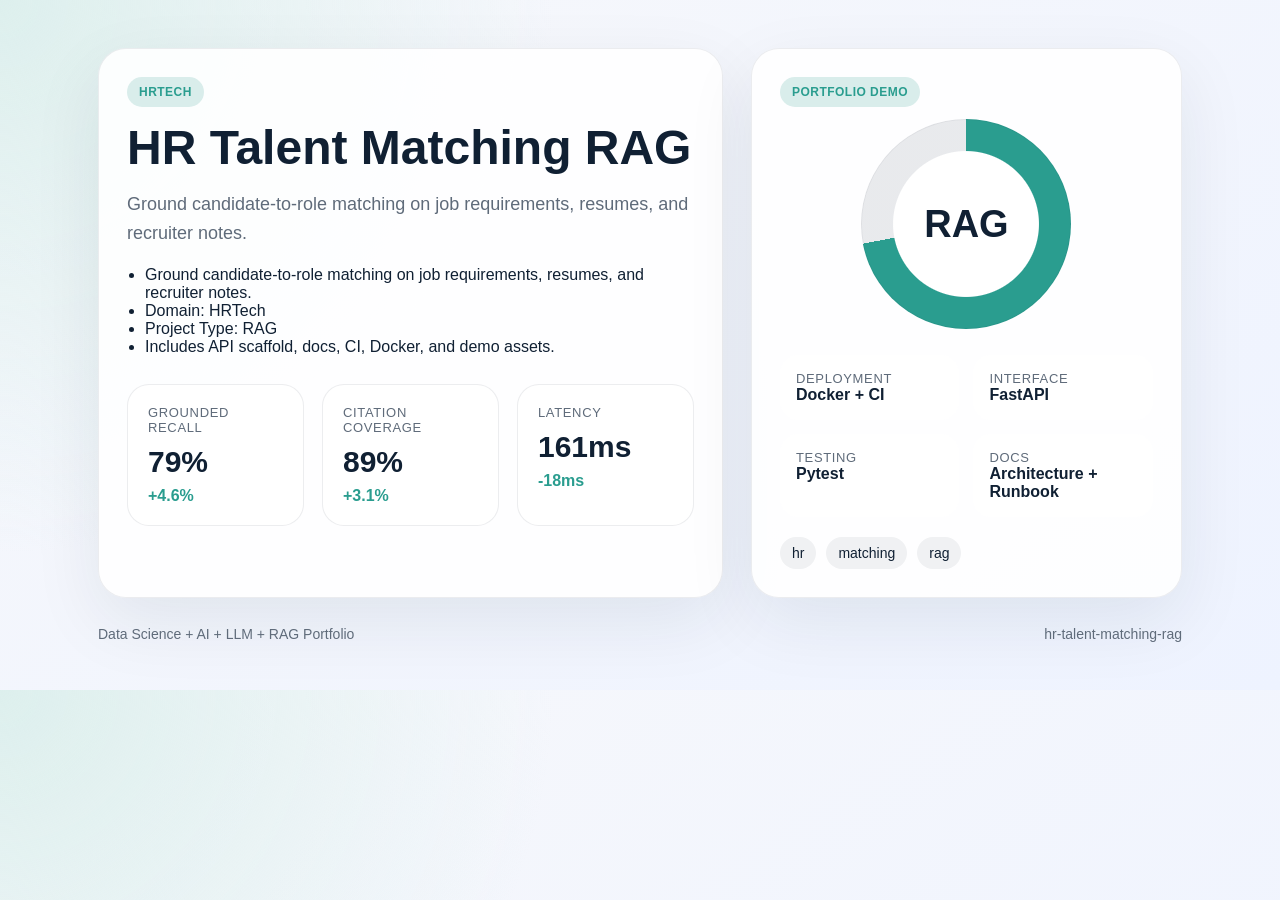
==== demo/index.html @ ef0720e5 "Publish production-ready portfolio project" ====
<!doctype html>
        <html lang="en">
        <head>
          <meta charset="utf-8">
          <meta name="viewport" content="width=device-width, initial-scale=1">
          <title>HR Talent Matching RAG</title>
          <style>
            :root {
              --accent: #2a9d8f;
              --ink: #102033;
              --muted: #5f6b7a;
              --card: rgba(255,255,255,0.88);
              --bg-1: #f7f8fb;
              --bg-2: #eef3ff;
            }
            * { box-sizing: border-box; }
            body {
              margin: 0;
              font-family: "Avenir Next", "Segoe UI", sans-serif;
              color: var(--ink);
              background:
                radial-gradient(circle at top left, color-mix(in srgb, var(--accent) 16%, white), transparent 38%),
                linear-gradient(145deg, var(--bg-1), var(--bg-2));
            }
            main {
              max-width: 1180px;
              margin: 0 auto;
              padding: 48px;
            }
            .hero {
              display: grid;
              grid-template-columns: 1.45fr 1fr;
              gap: 28px;
              align-items: stretch;
            }
            .panel {
              background: var(--card);
              border: 1px solid rgba(16, 32, 51, 0.08);
              border-radius: 28px;
              padding: 28px;
              box-shadow: 0 24px 70px rgba(16, 32, 51, 0.08);
            }
            .eyebrow {
              display: inline-flex;
              padding: 8px 12px;
              border-radius: 999px;
              background: color-mix(in srgb, var(--accent) 18%, white);
              color: var(--accent);
              font-weight: 700;
              letter-spacing: 0.04em;
              text-transform: uppercase;
              font-size: 12px;
            }
            h1 {
              font-size: 48px;
              line-height: 1.03;
              margin: 16px 0 18px;
            }
            p {
              color: var(--muted);
              font-size: 18px;
              line-height: 1.6;
              margin: 0 0 18px;
            }
            ul {
              margin: 18px 0 0;
              padding-left: 18px;
              color: var(--ink);
            }
            .cards {
              display: grid;
              grid-template-columns: repeat(3, 1fr);
              gap: 18px;
              margin-top: 28px;
            }
            .card {
              background: white;
              border-radius: 22px;
              padding: 20px;
              border: 1px solid rgba(16, 32, 51, 0.08);
            }
            .card span, .meta span {
              display: block;
              color: var(--muted);
              font-size: 13px;
              text-transform: uppercase;
              letter-spacing: 0.05em;
            }
            .card strong {
              display: block;
              font-size: 30px;
              margin: 10px 0 8px;
            }
            .card em {
              color: var(--accent);
              font-style: normal;
              font-weight: 700;
            }
            .visual {
              min-height: 100%;
              display: flex;
              flex-direction: column;
              justify-content: space-between;
            }
            .ring {
              width: 210px;
              height: 210px;
              margin: 12px auto 26px;
              border-radius: 50%;
              background:
                radial-gradient(circle closest-side, white 69%, transparent 70%),
                conic-gradient(var(--accent) 0 72%, rgba(16, 32, 51, 0.09) 72% 100%);
              display: grid;
              place-items: center;
              box-shadow: inset 0 0 0 1px rgba(16, 32, 51, 0.05);
            }
            .ring strong {
              font-size: 38px;
            }
            .meta {
              display: grid;
              grid-template-columns: repeat(2, 1fr);
              gap: 14px;
            }
            .meta article {
              background: white;
              border-radius: 18px;
              padding: 16px;
            }
            .tag-list {
              display: flex;
              flex-wrap: wrap;
              gap: 10px;
              list-style: none;
              padding: 0;
              margin: 20px 0 0;
            }
            .tag-list li {
              padding: 8px 12px;
              border-radius: 999px;
              background: rgba(16, 32, 51, 0.06);
              font-size: 14px;
            }
            .footer {
              margin-top: 28px;
              display: flex;
              justify-content: space-between;
              color: var(--muted);
              font-size: 14px;
            }
          </style>
        </head>
        <body>
          <main>
            <section class="hero">
              <div class="panel">
                <span class="eyebrow">HRTech</span>
                <h1>HR Talent Matching RAG</h1>
                <p>Ground candidate-to-role matching on job requirements, resumes, and recruiter notes.</p>
                <ul>
                  <li>Ground candidate-to-role matching on job requirements, resumes, and recruiter notes.</li><li>Domain: HRTech</li><li>Project Type: RAG</li><li>Includes API scaffold, docs, CI, Docker, and demo assets.</li>
                </ul>
                <div class="cards">
                  <article class='card'><span>Grounded Recall</span><strong>79%</strong><em>+4.6%</em></article>
<article class='card'><span>Citation Coverage</span><strong>89%</strong><em>+3.1%</em></article>
<article class='card'><span>Latency</span><strong>161ms</strong><em>-18ms</em></article>
                </div>
              </div>
              <div class="panel visual">
                <div>
                  <span class="eyebrow">Portfolio Demo</span>
                  <div class="ring"><strong>RAG</strong></div>
                </div>
                <div class="meta">
                  <article><span>Deployment</span><strong>Docker + CI</strong></article>
                  <article><span>Interface</span><strong>FastAPI</strong></article>
                  <article><span>Testing</span><strong>Pytest</strong></article>
                  <article><span>Docs</span><strong>Architecture + Runbook</strong></article>
                </div>
                <ul class="tag-list"><li>hr</li><li>matching</li><li>rag</li></ul>
              </div>
            </section>
            <div class="footer">
              <span>Data Science + AI + LLM + RAG Portfolio</span>
              <span>hr-talent-matching-rag</span>
            </div>
          </main>
        </body>
        </html>
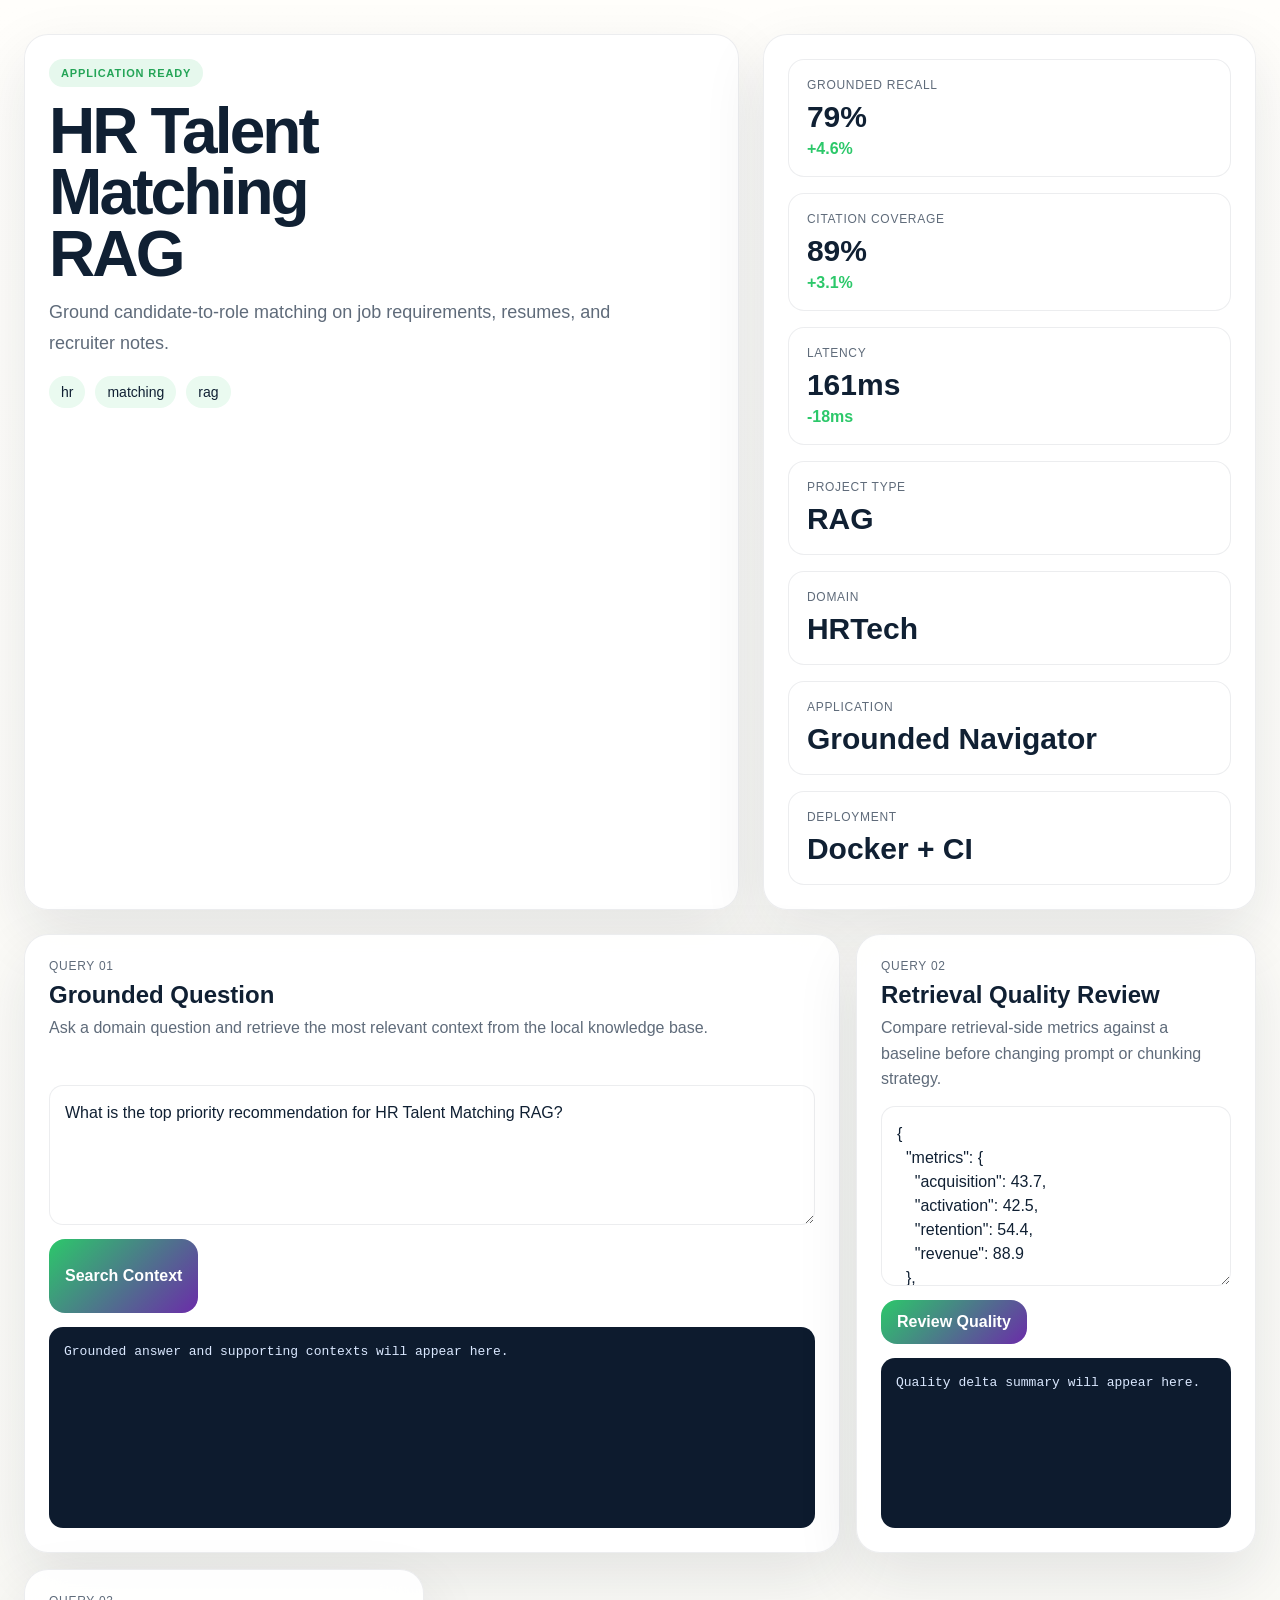
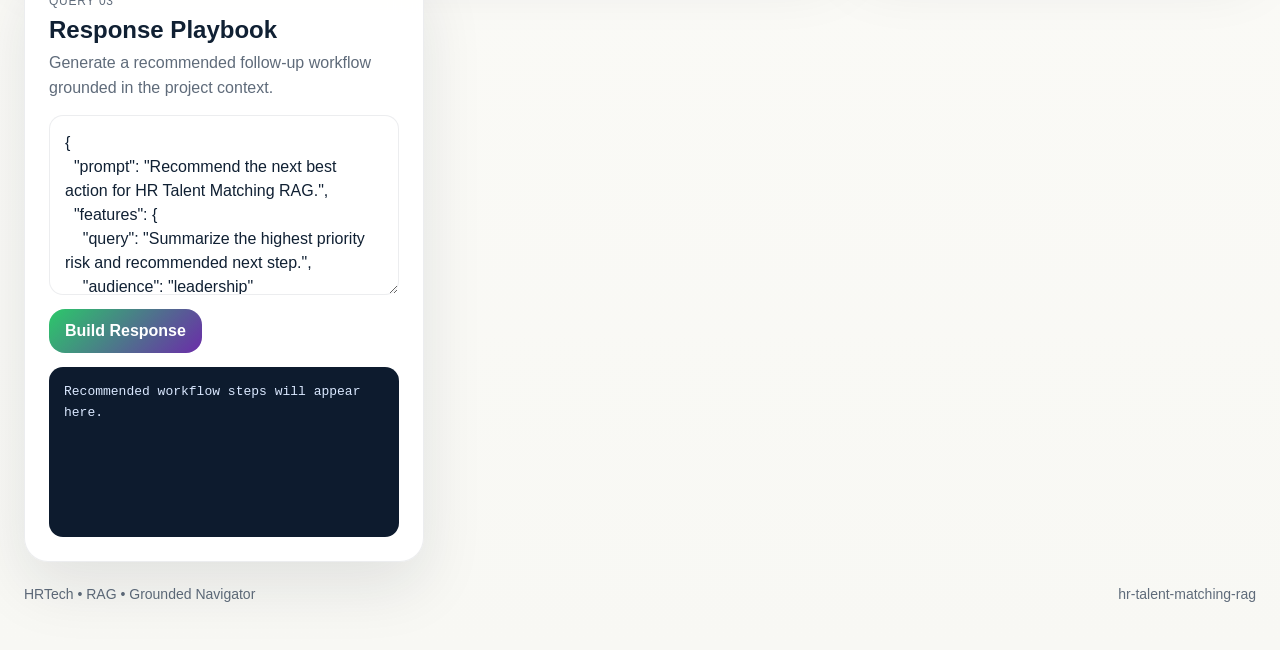
==== commit 284bd263: "Publish production-ready portfolio project" ====
--- a/demo/index.html
+++ b/demo/index.html
@@ -5,186 +5,99 @@
           <meta charset="utf-8">
           <meta name="viewport" content="width=device-width, initial-scale=1">
           <title>HR Talent Matching RAG</title>
-          <style>
-            :root {
-              --accent: #2a9d8f;
-              --ink: #102033;
-              --muted: #5f6b7a;
-              --card: rgba(255,255,255,0.88);
-              --bg-1: #f7f8fb;
-              --bg-2: #eef3ff;
-            }
-            * { box-sizing: border-box; }
-            body {
-              margin: 0;
-              font-family: "Avenir Next", "Segoe UI", sans-serif;
-              color: var(--ink);
-              background:
-                radial-gradient(circle at top left, color-mix(in srgb, var(--accent) 16%, white), transparent 38%),
-                linear-gradient(145deg, var(--bg-1), var(--bg-2));
-            }
-            main {
-              max-width: 1180px;
-              margin: 0 auto;
-              padding: 48px;
-            }
-            .hero {
-              display: grid;
-              grid-template-columns: 1.45fr 1fr;
-              gap: 28px;
-              align-items: stretch;
-            }
-            .panel {
-              background: var(--card);
-              border: 1px solid rgba(16, 32, 51, 0.08);
-              border-radius: 28px;
-              padding: 28px;
-              box-shadow: 0 24px 70px rgba(16, 32, 51, 0.08);
-            }
-            .eyebrow {
-              display: inline-flex;
-              padding: 8px 12px;
-              border-radius: 999px;
-              background: color-mix(in srgb, var(--accent) 18%, white);
-              color: var(--accent);
-              font-weight: 700;
-              letter-spacing: 0.04em;
-              text-transform: uppercase;
-              font-size: 12px;
-            }
-            h1 {
-              font-size: 48px;
-              line-height: 1.03;
-              margin: 16px 0 18px;
-            }
-            p {
-              color: var(--muted);
-              font-size: 18px;
-              line-height: 1.6;
-              margin: 0 0 18px;
-            }
-            ul {
-              margin: 18px 0 0;
-              padding-left: 18px;
-              color: var(--ink);
-            }
-            .cards {
-              display: grid;
-              grid-template-columns: repeat(3, 1fr);
-              gap: 18px;
-              margin-top: 28px;
-            }
-            .card {
-              background: white;
-              border-radius: 22px;
-              padding: 20px;
-              border: 1px solid rgba(16, 32, 51, 0.08);
-            }
-            .card span, .meta span {
-              display: block;
-              color: var(--muted);
-              font-size: 13px;
-              text-transform: uppercase;
-              letter-spacing: 0.05em;
-            }
-            .card strong {
-              display: block;
-              font-size: 30px;
-              margin: 10px 0 8px;
-            }
-            .card em {
-              color: var(--accent);
-              font-style: normal;
-              font-weight: 700;
-            }
-            .visual {
-              min-height: 100%;
-              display: flex;
-              flex-direction: column;
-              justify-content: space-between;
-            }
-            .ring {
-              width: 210px;
-              height: 210px;
-              margin: 12px auto 26px;
-              border-radius: 50%;
-              background:
-                radial-gradient(circle closest-side, white 69%, transparent 70%),
-                conic-gradient(var(--accent) 0 72%, rgba(16, 32, 51, 0.09) 72% 100%);
-              display: grid;
-              place-items: center;
-              box-shadow: inset 0 0 0 1px rgba(16, 32, 51, 0.05);
-            }
-            .ring strong {
-              font-size: 38px;
-            }
-            .meta {
-              display: grid;
-              grid-template-columns: repeat(2, 1fr);
-              gap: 14px;
-            }
-            .meta article {
-              background: white;
-              border-radius: 18px;
-              padding: 16px;
-            }
-            .tag-list {
-              display: flex;
-              flex-wrap: wrap;
-              gap: 10px;
-              list-style: none;
-              padding: 0;
-              margin: 20px 0 0;
-            }
-            .tag-list li {
-              padding: 8px 12px;
-              border-radius: 999px;
-              background: rgba(16, 32, 51, 0.06);
-              font-size: 14px;
-            }
-            .footer {
-              margin-top: 28px;
-              display: flex;
-              justify-content: space-between;
-              color: var(--muted);
-              font-size: 14px;
-            }
-          </style>
+          <link rel="stylesheet" href="./styles.css">
         </head>
-        <body>
-          <main>
+        <body class="surface-paper">
+          <div class="page layout-horizon eyebrow-soft headline-compact modules-3 hero-align-split">
             <section class="hero">
-              <div class="panel">
-                <span class="eyebrow">HRTech</span>
-                <h1>HR Talent Matching RAG</h1>
-                <p>Ground candidate-to-role matching on job requirements, resumes, and recruiter notes.</p>
-                <ul>
-                  <li>Ground candidate-to-role matching on job requirements, resumes, and recruiter notes.</li><li>Domain: HRTech</li><li>Project Type: RAG</li><li>Includes API scaffold, docs, CI, Docker, and demo assets.</li>
+              <div class="panel hero-copy">
+                <span class="eyebrow" data-health>Grounded Navigator</span>
+                <h1 id="project-title">HR Talent Matching RAG</h1>
+                <p id="project-summary" class="lead">Ground candidate-to-role matching on job requirements, resumes, and recruiter notes.</p>
+                <ul id="project-tags" class="tag-list">
+                  <li>hr</li><li>matching</li><li>rag</li>
                 </ul>
-                <div class="cards">
+              </div>
+              <div class="panel hero-side">
+                <div class="metric-grid">
                   <article class='card'><span>Grounded Recall</span><strong>79%</strong><em>+4.6%</em></article>
 <article class='card'><span>Citation Coverage</span><strong>89%</strong><em>+3.1%</em></article>
 <article class='card'><span>Latency</span><strong>161ms</strong><em>-18ms</em></article>
                 </div>
-              </div>
-              <div class="panel visual">
-                <div>
-                  <span class="eyebrow">Portfolio Demo</span>
-                  <div class="ring"><strong>RAG</strong></div>
+                <div class="mini-grid">
+                  <article class='mini-card'><span>Project Type</span><strong>RAG</strong></article><article class='mini-card'><span>Domain</span><strong>HRTech</strong></article><article class='mini-card'><span>Application</span><strong>Grounded Navigator</strong></article><article class='mini-card'><span>Deployment</span><strong>Docker + CI</strong></article>
                 </div>
-                <div class="meta">
-                  <article><span>Deployment</span><strong>Docker + CI</strong></article>
-                  <article><span>Interface</span><strong>FastAPI</strong></article>
-                  <article><span>Testing</span><strong>Pytest</strong></article>
-                  <article><span>Docs</span><strong>Architecture + Runbook</strong></article>
-                </div>
-                <ul class="tag-list"><li>hr</li><li>matching</li><li>rag</li></ul>
               </div>
             </section>
-            <div class="footer">
-              <span>Data Science + AI + LLM + RAG Portfolio</span>
+            <section class="app-grid">
+              <article class="panel module js-module span-wide">
+  <div class="module-header">
+    <span>Query 01</span>
+    <h2>Grounded Question</h2>
+    <p>Ask a domain question and retrieve the most relevant context from the local knowledge base.</p>
+  </div>
+  <textarea class="js-input module-input-text">What is the top priority recommendation for HR Talent Matching RAG?</textarea>
+  <div class="button-row">
+    <button class="js-run" data-endpoint="/query" data-input-mode="text">Search Context</button>
+  </div>
+  <pre class="js-output">Grounded answer and supporting contexts will appear here.</pre>
+</article>
+<article class="panel module js-module span-normal">
+          <div class="module-header">
+            <span>Query 02</span>
+            <h2>Retrieval Quality Review</h2>
+            <p>Compare retrieval-side metrics against a baseline before changing prompt or chunking strategy.</p>
+          </div>
+          <textarea class="js-input">{
+  &quot;metrics&quot;: {
+    &quot;acquisition&quot;: 43.7,
+    &quot;activation&quot;: 42.5,
+    &quot;retention&quot;: 54.4,
+    &quot;revenue&quot;: 88.9
+  },
+  &quot;baseline&quot;: {
+    &quot;acquisition&quot;: 40.2,
+    &quot;activation&quot;: 39.1,
+    &quot;retention&quot;: 50.05,
+    &quot;revenue&quot;: 81.79
+  }
+}</textarea>
+          <div class="button-row">
+            <button class="js-run" data-endpoint="/analyze" data-input-mode="json">Review Quality</button>
+          </div>
+          <pre class="js-output">Quality delta summary will appear here.</pre>
+        </article>
+<article class="panel module js-module span-normal">
+          <div class="module-header">
+            <span>Query 03</span>
+            <h2>Response Playbook</h2>
+            <p>Generate a recommended follow-up workflow grounded in the project context.</p>
+          </div>
+          <textarea class="js-input">{
+  &quot;prompt&quot;: &quot;Recommend the next best action for HR Talent Matching RAG.&quot;,
+  &quot;features&quot;: {
+    &quot;query&quot;: &quot;Summarize the highest priority risk and recommended next step.&quot;,
+    &quot;audience&quot;: &quot;leadership&quot;
+  },
+  &quot;metrics&quot;: {
+    &quot;acquisition&quot;: 43.7,
+    &quot;activation&quot;: 42.5,
+    &quot;retention&quot;: 54.4,
+    &quot;revenue&quot;: 88.9
+  }
+}</textarea>
+          <div class="button-row">
+            <button class="js-run" data-endpoint="/recommend" data-input-mode="json">Build Response</button>
+          </div>
+          <pre class="js-output">Recommended workflow steps will appear here.</pre>
+        </article>
+            </section>
+            <footer class="footer">
+              <span>HRTech • RAG • Grounded Navigator</span>
               <span>hr-talent-matching-rag</span>
-            </div>
-          </main>
+            </footer>
+          </div>
+          <script id="bootstrap-data" type="application/json">{"project": {"slug": "hr-talent-matching-rag", "title": "HR Talent Matching RAG", "project_type": "rag", "domain": "HRTech", "summary": "Ground candidate-to-role matching on job requirements, resumes, and recruiter notes.", "tags": ["hr", "matching", "rag"]}, "app_archetype": "navigator", "ui_profile": {"layout": "horizon", "surface": "paper", "font_stack": "\"Plus Jakarta Sans\", \"Segoe UI\", sans-serif", "radius": 24, "shadow": 62, "eyebrow_style": "soft", "module_columns": 3, "hero_align": "split", "headline_mode": "compact"}, "app_modules": [{"label": "Query 01", "title": "Grounded Question", "description": "Ask a domain question and retrieve the most relevant context from the local knowledge base.", "endpoint": "/query", "input_mode": "text", "cta": "Search Context", "prefill": "What is the top priority recommendation for HR Talent Matching RAG?", "hint": "Grounded answer and supporting contexts will appear here.", "span": "wide"}, {"label": "Query 02", "title": "Retrieval Quality Review", "description": "Compare retrieval-side metrics against a baseline before changing prompt or chunking strategy.", "endpoint": "/analyze", "input_mode": "json", "cta": "Review Quality", "prefill": "{\n  \"metrics\": {\n    \"acquisition\": 43.7,\n    \"activation\": 42.5,\n    \"retention\": 54.4,\n    \"revenue\": 88.9\n  },\n  \"baseline\": {\n    \"acquisition\": 40.2,\n    \"activation\": 39.1,\n    \"retention\": 50.05,\n    \"revenue\": 81.79\n  }\n}", "hint": "Quality delta summary will appear here.", "span": "normal"}, {"label": "Query 03", "title": "Response Playbook", "description": "Generate a recommended follow-up workflow grounded in the project context.", "endpoint": "/recommend", "input_mode": "json", "cta": "Build Response", "prefill": "{\n  \"prompt\": \"Recommend the next best action for HR Talent Matching RAG.\",\n  \"features\": {\n    \"query\": \"Summarize the highest priority risk and recommended next step.\",\n    \"audience\": \"leadership\"\n  },\n  \"metrics\": {\n    \"acquisition\": 43.7,\n    \"activation\": 42.5,\n    \"retention\": 54.4,\n    \"revenue\": 88.9\n  }\n}", "hint": "Recommended workflow steps will appear here.", "span": "normal"}], "sample_features": {"query": "Summarize the highest priority risk and recommended next step.", "audience": "leadership"}, "sample_metrics": {"acquisition": 43.7, "activation": 42.5, "retention": 54.4, "revenue": 88.9}, "knowledge_base": ["HR Talent Matching RAG is positioned as a HRTech starter that emphasizes fast iteration, clear documentation, and production-friendly interfaces.", "The primary value proposition is: Ground candidate-to-role matching on job requirements, resumes, and recruiter notes.", "Recommended operating model: ship a small API, add observability, validate outputs with stakeholder review, and monitor the top business KPI every week.", "Typical stakeholders include analytics, operations, product, and leadership teams working on hr, matching, rag."], "dashboard_metrics": [{"label": "Grounded Recall", "value": "79%", "delta": "+4.6%"}, {"label": "Citation Coverage", "value": "89%", "delta": "+3.1%"}, {"label": "Latency", "value": "161ms", "delta": "-18ms"}]}</script>
+          <script src="./app.js"></script>
         </body>
         </html>
--- a/demo/styles.css
+++ b/demo/styles.css
@@ -0,0 +1,348 @@
+
+:root {
+  --accent: #2cc86a;
+  --accent-2: #6b2ca9;
+  --accent-soft: color-mix(in srgb, var(--accent) 18%, white);
+  --radius: 24px;
+  --shadow-size: 62px;
+  --font-stack: "Plus Jakarta Sans", "Segoe UI", sans-serif;
+  --bg: #f4f7fb;
+  --card: rgba(255, 255, 255, 0.86);
+  --line: rgba(16, 32, 51, 0.08);
+  --ink: #102033;
+  --muted: #5f6b7a;
+  --output-bg: #0d1b2e;
+  --output-ink: #dae8ff;
+}
+* { box-sizing: border-box; }
+html, body { margin: 0; min-height: 100%; }
+body {
+  font-family: var(--font-stack);
+  color: var(--ink);
+  background: linear-gradient(145deg, #f8fbff, var(--bg));
+}
+body.surface-mist {
+  --bg: #eef4fb;
+  background:
+    radial-gradient(circle at top left, color-mix(in srgb, var(--accent) 18%, white), transparent 34%),
+    linear-gradient(145deg, #fbfdff, var(--bg));
+}
+body.surface-aurora {
+  --bg: #edf1ff;
+  background:
+    radial-gradient(circle at 0% 0%, color-mix(in srgb, var(--accent) 22%, white), transparent 38%),
+    radial-gradient(circle at 100% 100%, color-mix(in srgb, var(--accent-2) 20%, white), transparent 28%),
+    linear-gradient(135deg, #f7f8ff, var(--bg));
+}
+body.surface-sand {
+  --bg: #f5efe8;
+  --card: rgba(255, 251, 246, 0.9);
+  background:
+    linear-gradient(135deg, rgba(255,255,255,0.82), rgba(245, 239, 232, 0.98)),
+    radial-gradient(circle at top right, color-mix(in srgb, var(--accent) 16%, white), transparent 32%);
+}
+body.surface-slate {
+  --bg: #ecf0f7;
+  --card: rgba(248, 250, 255, 0.88);
+  background:
+    linear-gradient(160deg, #f7f9fc, var(--bg)),
+    radial-gradient(circle at bottom left, color-mix(in srgb, var(--accent-2) 16%, white), transparent 34%);
+}
+body.surface-paper {
+  --bg: #f8f8f4;
+  --card: rgba(255,255,255,0.93);
+  background:
+    linear-gradient(180deg, #fffefb, var(--bg));
+}
+body.surface-ink {
+  --bg: #0f1726;
+  --card: rgba(15, 23, 38, 0.88);
+  --line: rgba(226, 238, 255, 0.1);
+  --ink: #f5f8ff;
+  --muted: #b4c0cf;
+  --output-bg: rgba(255,255,255,0.06);
+  --output-ink: #f5f8ff;
+  background:
+    radial-gradient(circle at top left, color-mix(in srgb, var(--accent) 28%, transparent), transparent 42%),
+    linear-gradient(145deg, #09111d, var(--bg));
+}
+.page {
+  max-width: 1360px;
+  margin: 0 auto;
+  padding: 34px 24px 48px;
+  display: grid;
+  gap: 24px;
+}
+.panel {
+  background: var(--card);
+  border: 1px solid var(--line);
+  border-radius: var(--radius);
+  box-shadow: 0 24px var(--shadow-size) rgba(16, 32, 51, 0.1);
+  backdrop-filter: blur(18px);
+}
+.hero {
+  display: grid;
+  gap: 24px;
+}
+.hero-copy,
+.hero-side,
+.module {
+  padding: 24px;
+}
+.eyebrow {
+  display: inline-flex;
+  align-items: center;
+  gap: 8px;
+  padding: 8px 12px;
+  border-radius: 999px;
+  background: var(--accent-soft);
+  color: var(--accent);
+  text-transform: uppercase;
+  letter-spacing: 0.08em;
+  font-size: 11px;
+  font-weight: 800;
+}
+.page.eyebrow-outline .eyebrow {
+  background: transparent;
+  border: 1px solid color-mix(in srgb, var(--accent) 40%, white);
+}
+.page.eyebrow-soft .eyebrow {
+  background: color-mix(in srgb, var(--accent) 12%, white);
+  color: color-mix(in srgb, var(--accent) 82%, black);
+}
+h1 {
+  margin: 14px 0 12px;
+  font-size: clamp(2.2rem, 5vw, 4.4rem);
+  line-height: 0.96;
+  letter-spacing: -0.045em;
+}
+.page.headline-compact h1 { max-width: 10ch; }
+.page.headline-tall h1 { line-height: 1.03; font-size: clamp(2.4rem, 5vw, 4.8rem); }
+.lead {
+  margin: 0;
+  font-size: 18px;
+  line-height: 1.68;
+  color: var(--muted);
+  max-width: 62ch;
+}
+.tag-list {
+  list-style: none;
+  display: flex;
+  flex-wrap: wrap;
+  gap: 10px;
+  margin: 18px 0 0;
+  padding: 0;
+}
+.tag-list li {
+  padding: 8px 12px;
+  border-radius: 999px;
+  background: color-mix(in srgb, var(--accent) 10%, white);
+  color: var(--ink);
+  font-size: 14px;
+}
+.hero-side {
+  display: grid;
+  gap: 16px;
+}
+.metric-grid,
+.mini-grid,
+.app-grid {
+  display: grid;
+  gap: 16px;
+}
+.card,
+.mini-card {
+  background: color-mix(in srgb, var(--card) 92%, white);
+  border: 1px solid var(--line);
+  border-radius: calc(var(--radius) - 8px);
+  padding: 18px;
+}
+.card span,
+.mini-card span,
+.module-header span {
+  display: block;
+  color: var(--muted);
+  text-transform: uppercase;
+  letter-spacing: 0.06em;
+  font-size: 12px;
+}
+.card strong,
+.mini-card strong {
+  display: block;
+  margin-top: 8px;
+  font-size: 30px;
+}
+.card em {
+  display: inline-block;
+  margin-top: 6px;
+  font-style: normal;
+  color: var(--accent);
+  font-weight: 700;
+}
+.module {
+  display: grid;
+  gap: 14px;
+}
+.module-header h2 {
+  margin: 8px 0 6px;
+  font-size: 24px;
+}
+.module-header p {
+  margin: 0;
+  color: var(--muted);
+  line-height: 1.6;
+}
+textarea,
+button {
+  font: inherit;
+}
+textarea {
+  width: 100%;
+  min-height: 180px;
+  resize: vertical;
+  border: 1px solid var(--line);
+  border-radius: calc(var(--radius) - 10px);
+  padding: 15px;
+  background: rgba(255,255,255,0.82);
+  color: var(--ink);
+  line-height: 1.5;
+}
+body.surface-ink textarea {
+  background: rgba(255,255,255,0.05);
+}
+.module-input-text {
+  min-height: 110px;
+}
+.button-row {
+  display: flex;
+  flex-wrap: wrap;
+  gap: 10px;
+}
+button {
+  border: 0;
+  border-radius: 16px;
+  background: linear-gradient(135deg, var(--accent), var(--accent-2));
+  color: white;
+  padding: 13px 16px;
+  font-weight: 700;
+  cursor: pointer;
+}
+pre {
+  margin: 0;
+  white-space: pre-wrap;
+  word-break: break-word;
+  background: var(--output-bg);
+  color: var(--output-ink);
+  border-radius: calc(var(--radius) - 10px);
+  padding: 15px;
+  min-height: 170px;
+  line-height: 1.58;
+  font-size: 13px;
+  overflow: auto;
+}
+.footer {
+  display: flex;
+  justify-content: space-between;
+  color: var(--muted);
+  font-size: 14px;
+}
+.page.layout-horizon .hero {
+  grid-template-columns: 1.45fr 1fr;
+  align-items: stretch;
+}
+.page.layout-horizon.modules-2 .app-grid,
+.page.layout-horizon.modules-3 .app-grid {
+  grid-template-columns: repeat(3, minmax(0, 1fr));
+}
+.page.layout-rail .hero {
+  grid-template-columns: 0.92fr 1.08fr;
+}
+.page.layout-rail .hero-copy {
+  padding-top: 34px;
+}
+.page.layout-rail .app-grid {
+  grid-template-columns: repeat(2, minmax(0, 1fr));
+}
+.page.layout-folio .hero {
+  grid-template-columns: 1fr;
+}
+.page.layout-folio .hero-copy {
+  text-align: center;
+}
+.page.layout-folio .lead {
+  margin-inline: auto;
+}
+.page.layout-folio .tag-list {
+  justify-content: center;
+}
+.page.layout-folio .metric-grid {
+  grid-template-columns: repeat(3, minmax(0, 1fr));
+}
+.page.layout-folio .mini-grid {
+  grid-template-columns: repeat(4, minmax(0, 1fr));
+}
+.page.layout-folio .app-grid {
+  grid-template-columns: repeat(2, minmax(0, 1fr));
+}
+.page.layout-board .hero {
+  grid-template-columns: 1fr;
+}
+.page.layout-board .hero-side {
+  grid-template-columns: 1.2fr 0.8fr;
+  align-items: start;
+}
+.page.layout-board .metric-grid {
+  grid-template-columns: repeat(3, minmax(0, 1fr));
+}
+.page.layout-board .app-grid {
+  grid-template-columns: repeat(4, minmax(0, 1fr));
+}
+.page.layout-stack .hero {
+  grid-template-columns: 1fr;
+}
+.page.layout-stack .hero-side {
+  grid-template-columns: repeat(2, minmax(0, 1fr));
+}
+.page.layout-stack .app-grid {
+  grid-template-columns: repeat(3, minmax(0, 1fr));
+}
+.page.layout-console .hero {
+  grid-template-columns: 1.1fr 0.9fr;
+}
+.page.layout-console .panel,
+.page.layout-console .card,
+.page.layout-console .mini-card {
+  border-radius: 18px;
+}
+.page.modules-2 .app-grid {
+  grid-template-columns: repeat(2, minmax(0, 1fr));
+}
+.module.span-wide {
+  grid-column: span 2;
+}
+.hero-align-center .hero-copy {
+  text-align: center;
+}
+.hero-align-center .lead,
+.hero-align-center .tag-list {
+  margin-inline: auto;
+  justify-content: center;
+}
+@media (max-width: 1120px) {
+  .page.layout-horizon .hero,
+  .page.layout-rail .hero,
+  .page.layout-console .hero,
+  .page.layout-board .hero-side,
+  .page.layout-folio .mini-grid,
+  .page.layout-stack .hero-side,
+  .page.modules-2 .app-grid,
+  .page.layout-board .app-grid,
+  .page.layout-stack .app-grid,
+  .page.layout-horizon.modules-3 .app-grid,
+  .page.layout-folio .app-grid {
+    grid-template-columns: 1fr;
+  }
+  .module.span-wide {
+    grid-column: auto;
+  }
+}
